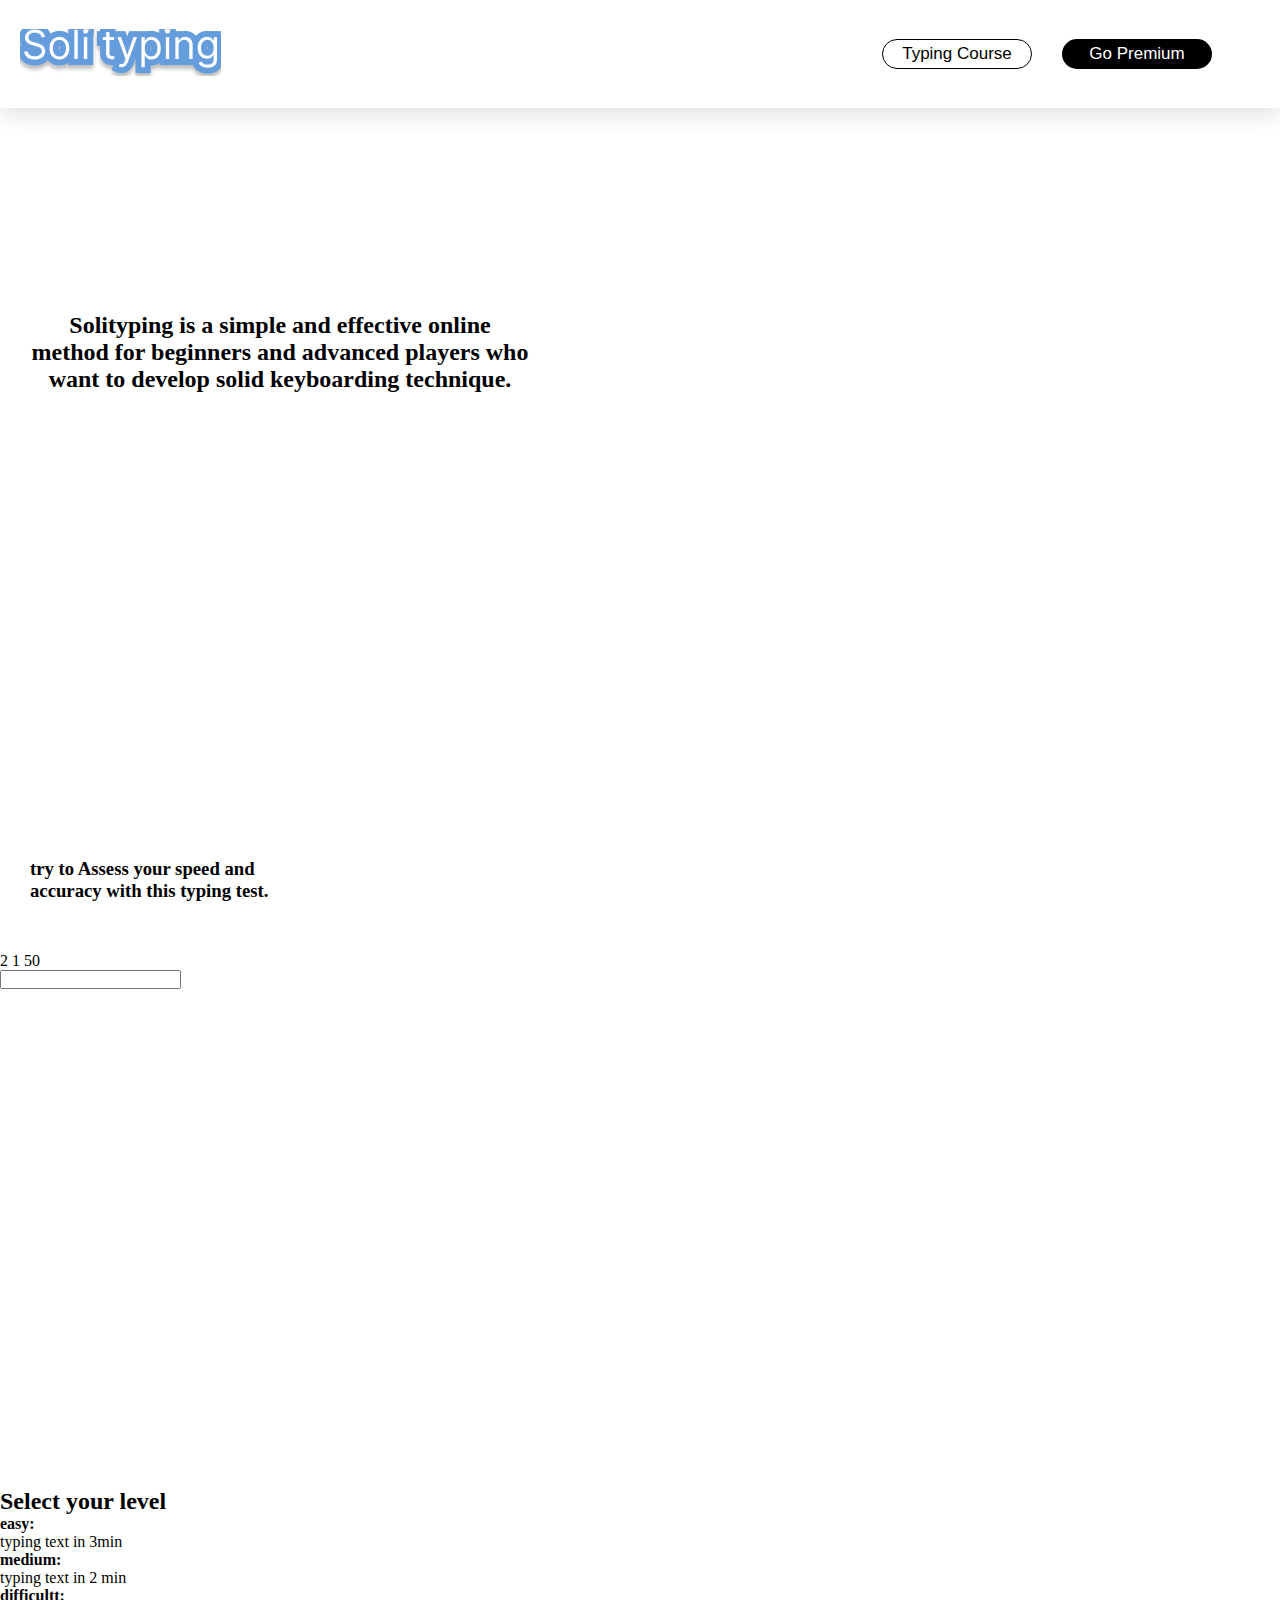
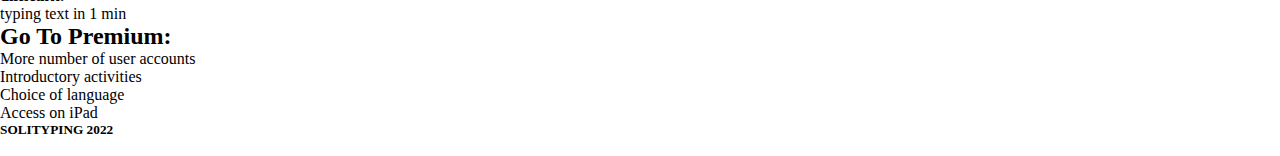
==== solitap.html @ ab8b92af "add" ====
<!DOCTYPE html>
<html lang="en">
<head>
    <meta charset="UTF-8">
    <meta http-equiv="X-UA-Compatible" content="IE=edge">
    <meta name="viewport" content="width=device-width, initial-scale=1.0">
    <link rel="icon" href="Union.png">
    <link rel="stylesheet" href="https://cdnjs.cloudflare.com/ajax/libs/font-awesome/4.7.0/css/font-awesome.min.css">
    <link rel="stylesheet" href="homePage.css">
    <title>solitap</title>
</head>
<body>
    

    <nav class="navBar">
        <div class="imgLogo">
        <img src="Soli typingLogo.png" alt="">
        </div>
        <div class="offre">
            <button class="offreButton typingCourse">Typing Course</button>
            <button class="offreButton">Go Premium</button>
        </div>
    </nav>


    <header class="header">
        <div class="headerContainer">
            <div class="leftDiv">
                <h2 class="headerContainerText">Solityping is a simple and effective online method for beginners and advanced players who want to develop solid keyboarding technique.</h2>
            </div>
            <div class="rightDiv">
                <img src="boy-browsing-internet-on-laptop/nrum_xz40_220905.jpg" alt="" class="headerContainerImg">
            </div>
        </div>
    </header>


    <main class="main">
        <div class="mainTitle">
            <h3 class="firstTitle">try to Assess your speed and accuracy with this  typing test.</h3>
        </div>
        <div class="test">
            <p class="testText"></p>
            <div class="errorAndScore">
                <span class="score">2</span>
                <span class="error">1</span>
                <span class="time">50</span>
            </div>
            <input type="text" class="inputTest">
        </div>
    </main>


    <main class="level">
        <div class="mainLevel">
            <h2 class="selectLevel">Select your level</h2>
            <div class="levelDiv">
                <div class="levelName">
                    <h4 class="Name">easy:</h4>
                    <p class="descriptionLevel">typing text in 3min</p>
                </div>
                <div class="levelName">
                    <h4 class="Name">medium:</h4>
                    <p class="descriptionLevel">typing text in 2 min</p>
                </div>
                <div class="levelName">
                    <h4 class="Name">difficultt:</h4>
                    <p class="descriptionLevel">typing text in 1 min</p>
                </div>
            </div>
        </div>
    </main>
    <main class="premium">
        <div class="premiumDiv">
            <div class="leftDiv">
                <img src="girl-browsing-internet-on-laptop/hg62_m9tu_220905.jpg" alt="" class="leftDivImg">
            </div>
            <div class="rightDiv">
                <h2 class="premiumTeitle"> Go To Premium:</h2>
                <ul class="listPremium">
                    <li class="listItem">More number of user accounts</li>
                    <li class="listItem">Introductory activities</li>
                    <li class="listItem">Choice of language</li>
                    <li class="listItem">Access on iPad</li>
                </ul>
            </div>
        </div>
    </main>

    <footer class="footer">
        <div class="footerDiv">
            <h5 class="copieright">SOLITYPING 2022</h5>
        </div>
        <div class="socialMedia">
            <i class="fa-brands fa-facebook"></i>
            <i class="fa-brands fa-instagram"></i>
            <i class="fa-brands fa-whatsapp"></i>
        </div>
    </footer>

</body>
</html>
---- homePage.css ----
*{
    margin: 0px;
    padding: 0px;
}


.navBar{
    display: flex;
    height: 12vh;
    width: 100%;
    align-items: center;
    background: #FFFFFF;
    box-shadow: 0px 4px 25px rgb(0 0 0 / 15%);
    margin-bottom: 60px;
}


.imgLogo{
    width: 60%;
    padding: 20px;
}
.offre{
    display: flex;
    width: 40%;
    justify-content: center;
}

.offreButton{
    width: 150px;
    height:30px;
    border-radius: 40px;
    border: none;
    margin-left: 30px;
    text-align: center;
    font-size: 17px;
    font-weight: 500;
    background-color: black;
    color: white;
}


.typingCourse{
    background-color: white;
    border: solid 1.5px;
    color: black;
}

.header{
    display: flex;
    width: 100%;
    height: 70vh;
    margin-bottom: 60px;
}

.headerContainer{
    display: flex;
    width: 100%;
}

.leftDiv{
    display: flex;
    width: 60%;
    text-align: center;
}
.headerContainerText{
    max-width: 500px;
    margin: 16vh 30px ;
}

.rightDiv{
    width: 20%;
}

.headerContainerImg{
    height: 400px;
}


.main{
    display: block;
    height: 70vh;
}

.firstTitle{
    margin: 50px 30px;
    max-width: 300px;
}
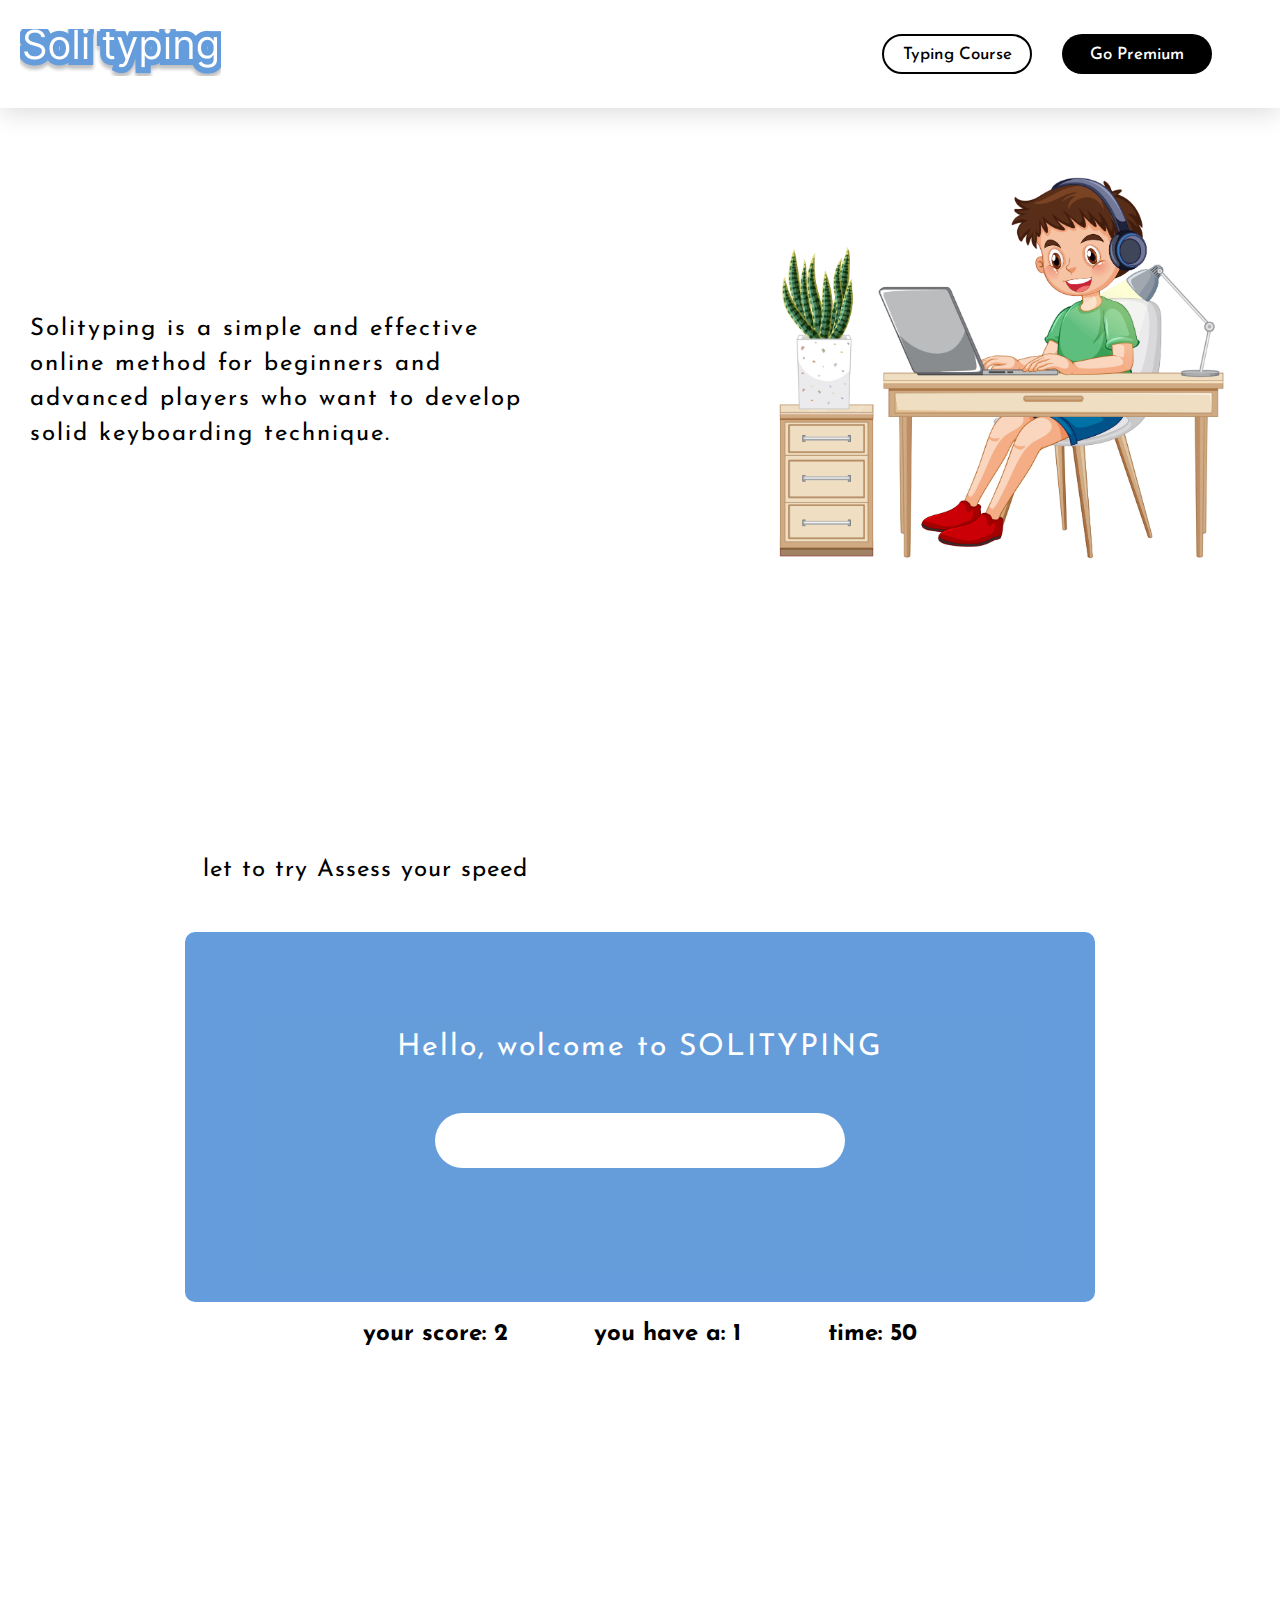
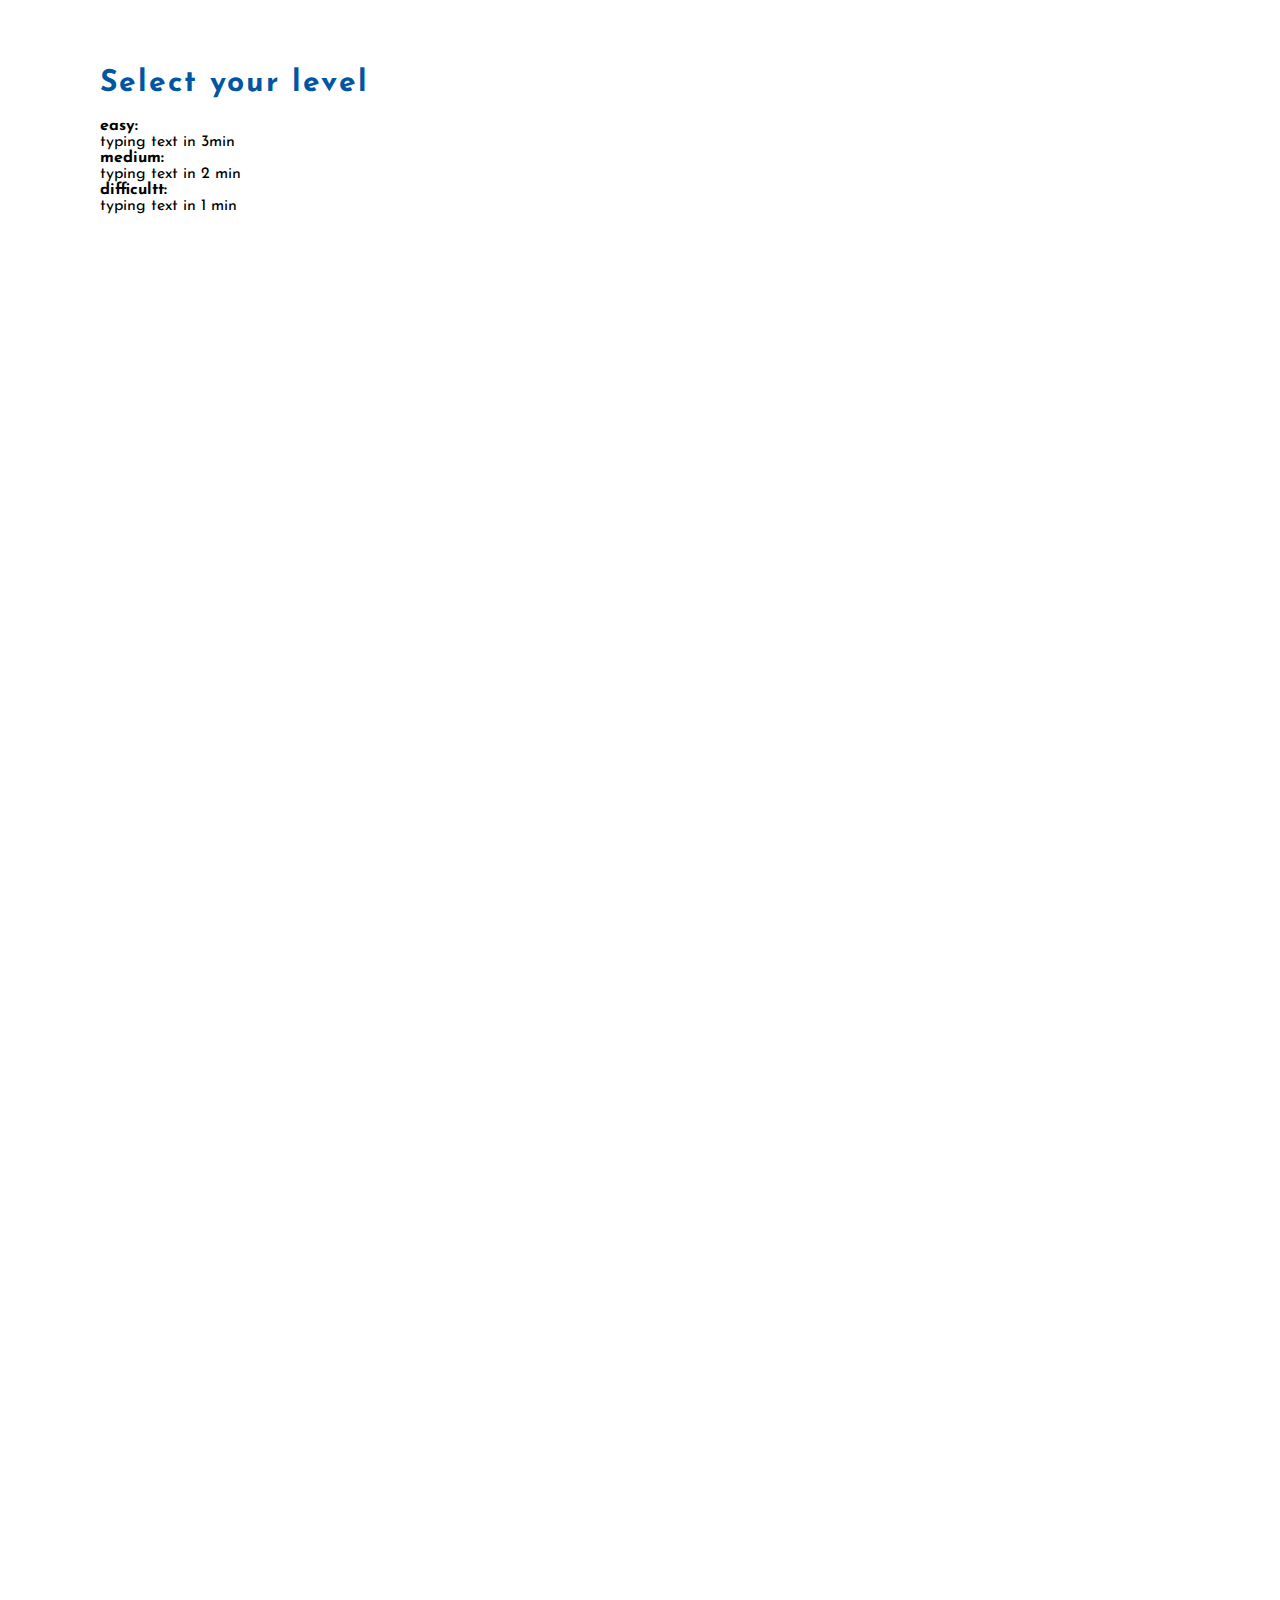
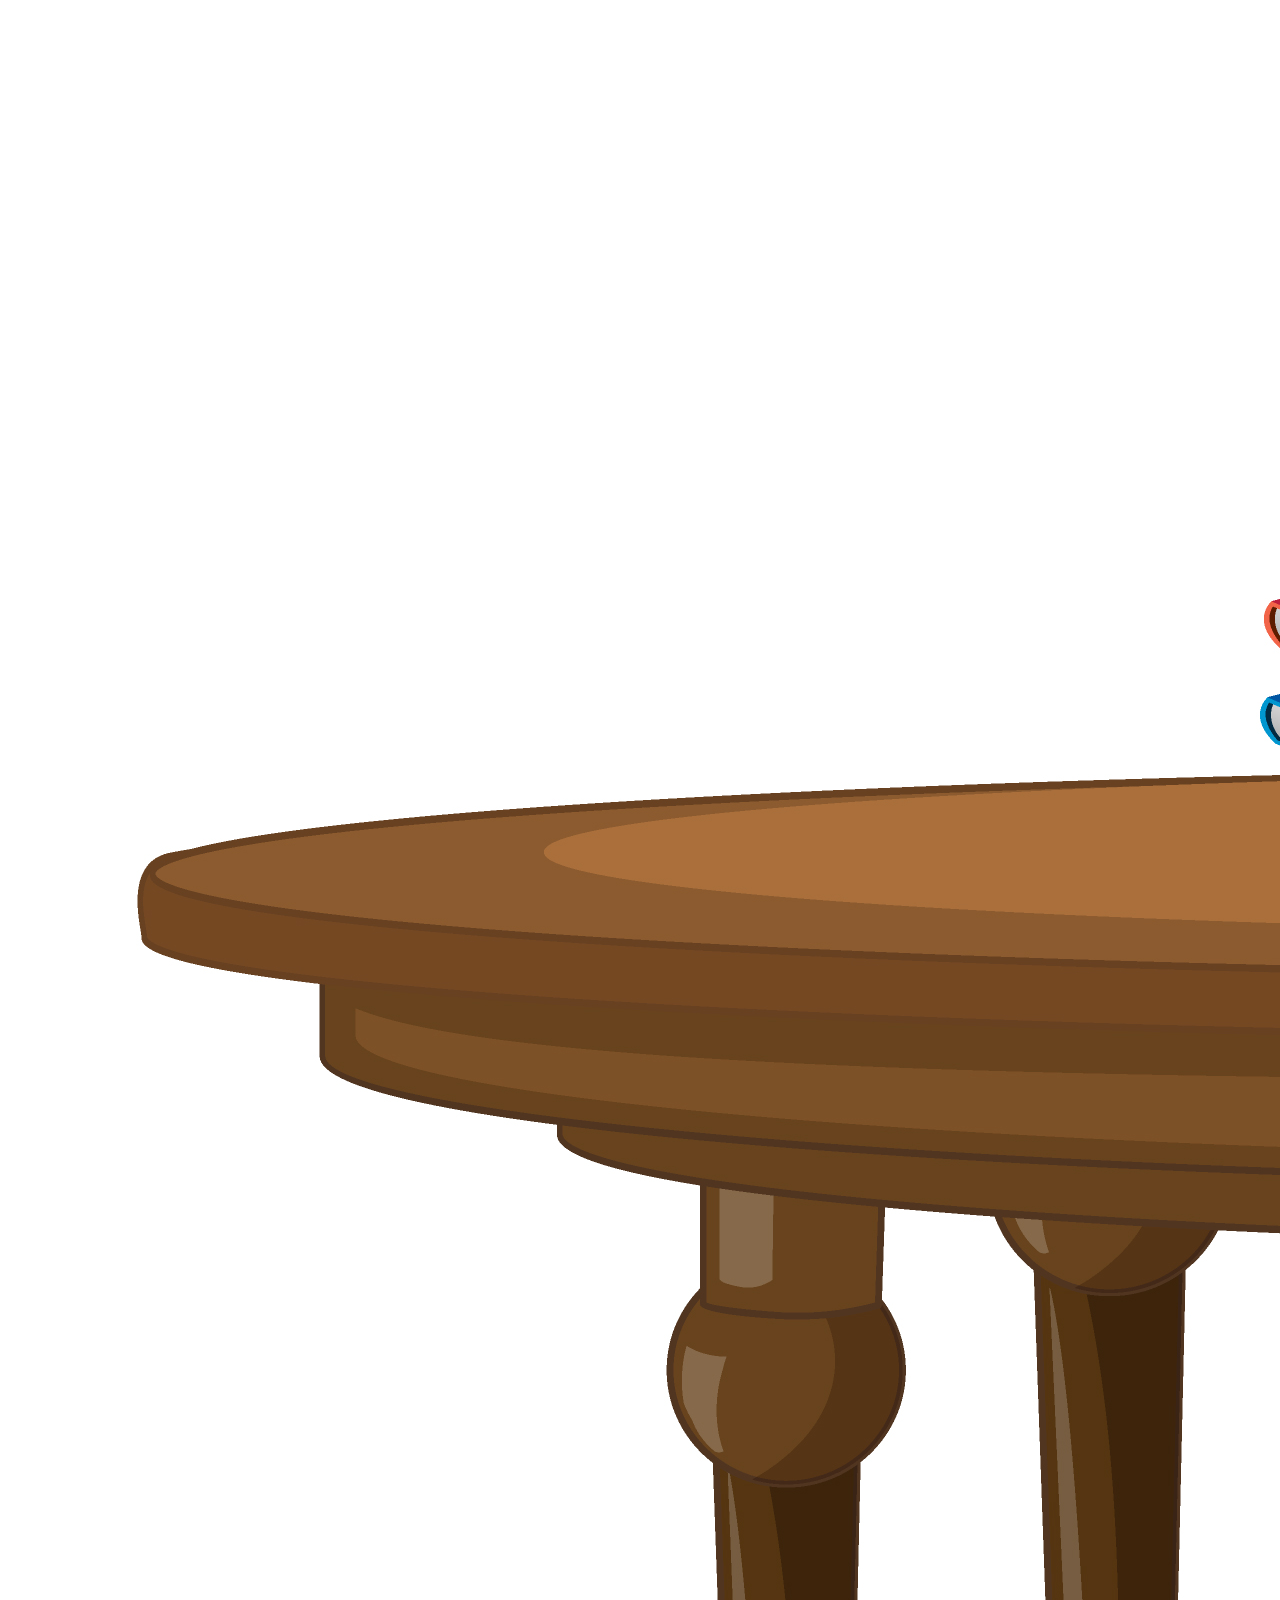
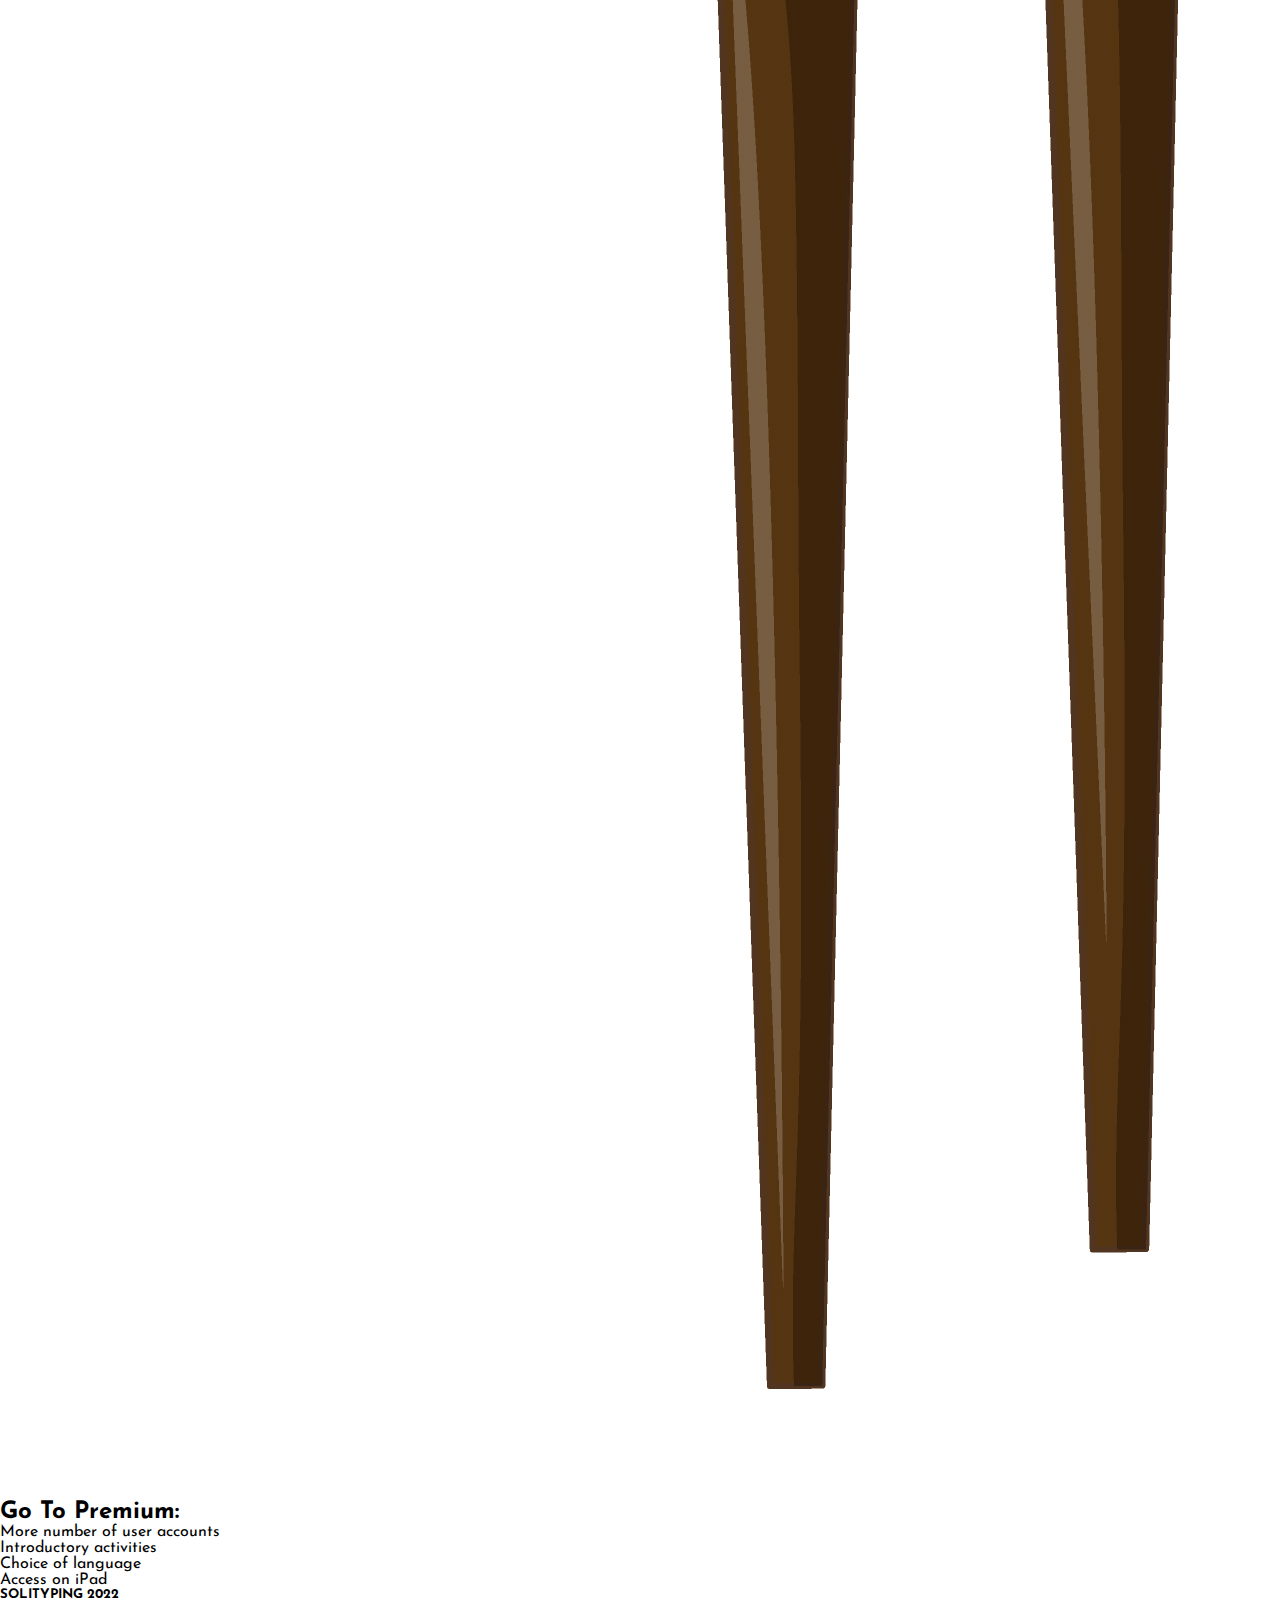
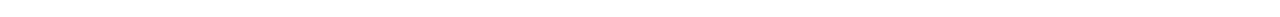
==== commit 101f4814: "Merge branch 'main' of https://github.com/ZobairSoodi/minihackathon-2022" ====
--- a/solitap.html
+++ b/solitap.html
@@ -14,7 +14,7 @@
 
     <nav class="navBar">
         <div class="imgLogo">
-        <img src="Soli typingLogo.png" alt="">
+        <img src="images/Soli typingLogo.png" alt="">
         </div>
         <div class="offre">
             <button class="offreButton typingCourse">Typing Course</button>
@@ -29,7 +29,7 @@
                 <h2 class="headerContainerText">Solityping is a simple and effective online method for beginners and advanced players who want to develop solid keyboarding technique.</h2>
             </div>
             <div class="rightDiv">
-                <img src="boy-browsing-internet-on-laptop/nrum_xz40_220905.jpg" alt="" class="headerContainerImg">
+                <img src="images/nrum_xz40_220905.jpg" alt="" class="headerContainerImg">
             </div>
         </div>
     </header>
@@ -37,16 +37,19 @@
 
     <main class="main">
         <div class="mainTitle">
-            <h3 class="firstTitle">try to Assess your speed and accuracy with this  typing test.</h3>
+            <h2 class="firstTitle"> let to try  Assess your speed</h3>
         </div>
         <div class="test">
-            <p class="testText"></p>
+            <div class="tryTest">
+                <p class="testText">Hello, wolcome to SOLITYPING </p>
+                <input type="text" class="inputTest">
+            </div>
             <div class="errorAndScore">
-                <span class="score">2</span>
-                <span class="error">1</span>
-                <span class="time">50</span>
+                <h2 class="scoureTitl">your score: <span class="score">2</span></h2>
+                <h2 class="errorTitle">you have a: <span class="error">1</span></h2>
+                <h2 class="timeTitle">time: <span class="time">50</span></h2>
+                
             </div>
-            <input type="text" class="inputTest">
         </div>
     </main>
 
@@ -73,7 +76,7 @@
     <main class="premium">
         <div class="premiumDiv">
             <div class="leftDiv">
-                <img src="girl-browsing-internet-on-laptop/hg62_m9tu_220905.jpg" alt="" class="leftDivImg">
+                <img src="images/hg62_m9tu_220905.jpg" alt="" class="leftDivImg">
             </div>
             <div class="rightDiv">
                 <h2 class="premiumTeitle"> Go To Premium:</h2>
--- a/homePage.css
+++ b/homePage.css
@@ -1,6 +1,9 @@
+@import url('https://fonts.googleapis.com/css2?family=Josefin+Sans:wght@300;400;700&display=swap');
+
 *{
     margin: 0px;
     padding: 0px;
+    font-family: 'Josefin Sans', sans-serif;
 }
 
 
@@ -27,7 +30,7 @@
 
 .offreButton{
     width: 150px;
-    height:30px;
+    height:40px;
     border-radius: 40px;
     border: none;
     margin-left: 30px;
@@ -36,13 +39,25 @@
     font-weight: 500;
     background-color: black;
     color: white;
+    cursor: pointer;
+    padding: 10px;
 }
 
 
 .typingCourse{
     background-color: white;
-    border: solid 1.5px;
+    border: solid 2px;
     color: black;
+}
+.offreButton:hover{
+    background-color: white;
+    color: black;
+    border: 2px solid;
+}
+
+.typingCourse:hover{
+    color: white;
+    background-color: black;
 }
 
 .header{
@@ -63,8 +78,12 @@
     text-align: center;
 }
 .headerContainerText{
+    text-align: start;
+    line-height: 35px;
     max-width: 500px;
-    margin: 16vh 30px ;
+    margin: 16vh 30px;
+    font-weight: 400;
+    letter-spacing: 2px;
 }
 
 .rightDiv{
@@ -79,9 +98,84 @@
 .main{
     display: block;
     height: 70vh;
+    margin-bottom: 20vh;
 }
 
 .firstTitle{
+    text-align: center;
     margin: 50px 30px;
+    max-width: 670px;
+    font-weight: 400;
+    letter-spacing: 1px;
+}
+
+
+.test{
+    display: grid;
+    place-items: center;
+}
+
+.tryTest{
+    text-align: center;
+    display: block;
+    background-color: #3A82D2;
+    opacity: 78%;
+    color: white;
+    height: 30vh;
+    width: 90vh;
+    border-radius: 10px;
+    padding: 50px;
+    margin-bottom: 20px;
+}
+
+
+.testText{
+    font-size: 30px;
+    font-weight: 400;
+    letter-spacing: 2px;
+    padding: 50px;
+}
+
+
+.inputTest{
+    height: 45px;
+    width: 400px;
+    border-radius: 30px;
+    border: none;
+    padding: 5px;
+    text-align: center;
+}
+
+
+.errorAndScore{
+    width: 50%;
+    display: flex;
+    justify-content: space-around;
+}
+
+
+.level{
+    height: 70%;
+    display: grid;
+    place-items: center;
+}
+
+
+.mainLevel{
+    width: 120vh;
+}
+
+.selectLevel{
+    display: inline-block;
     max-width: 300px;
-}+    height: 50px;
+    color: #0056A3;
+    font-size: 30px;
+    letter-spacing: 2px;
+
+}
+
+/* .levelDiv{
+    display: flex;
+    justify-content: space-around;
+} */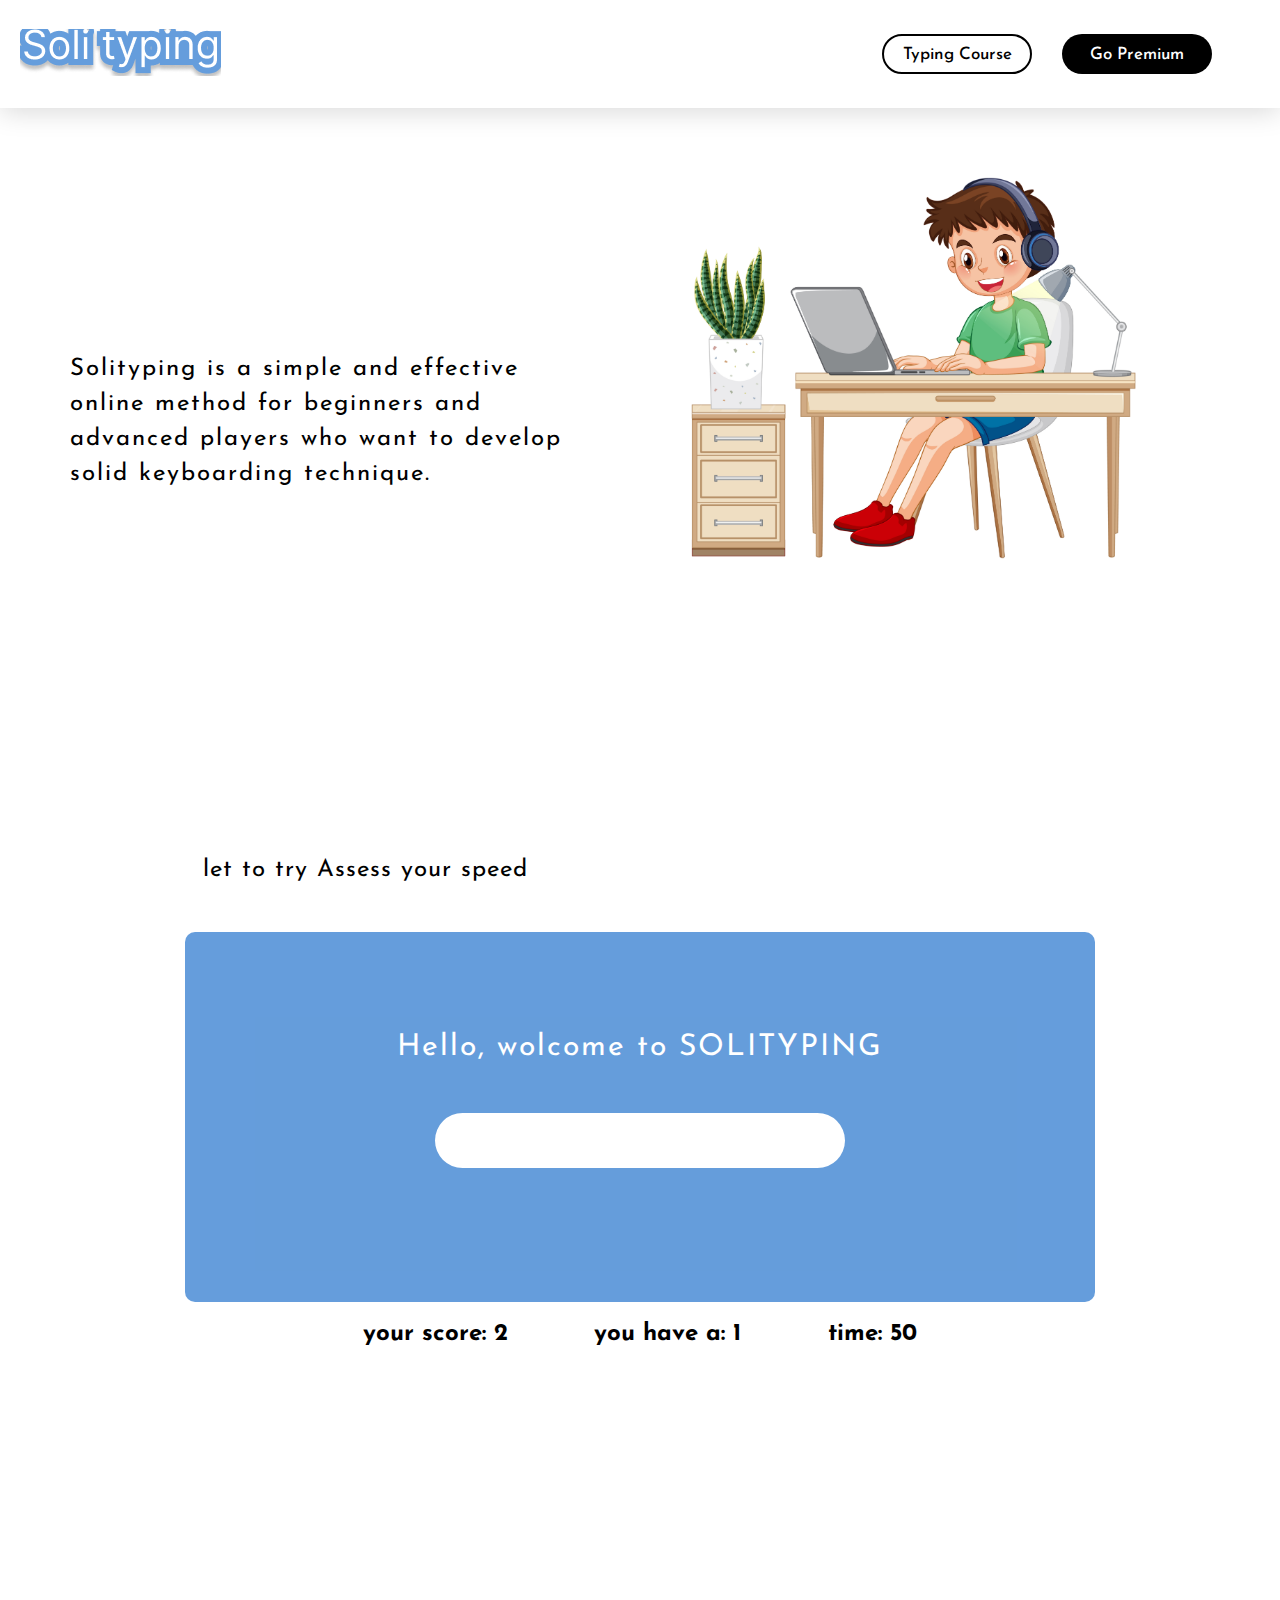
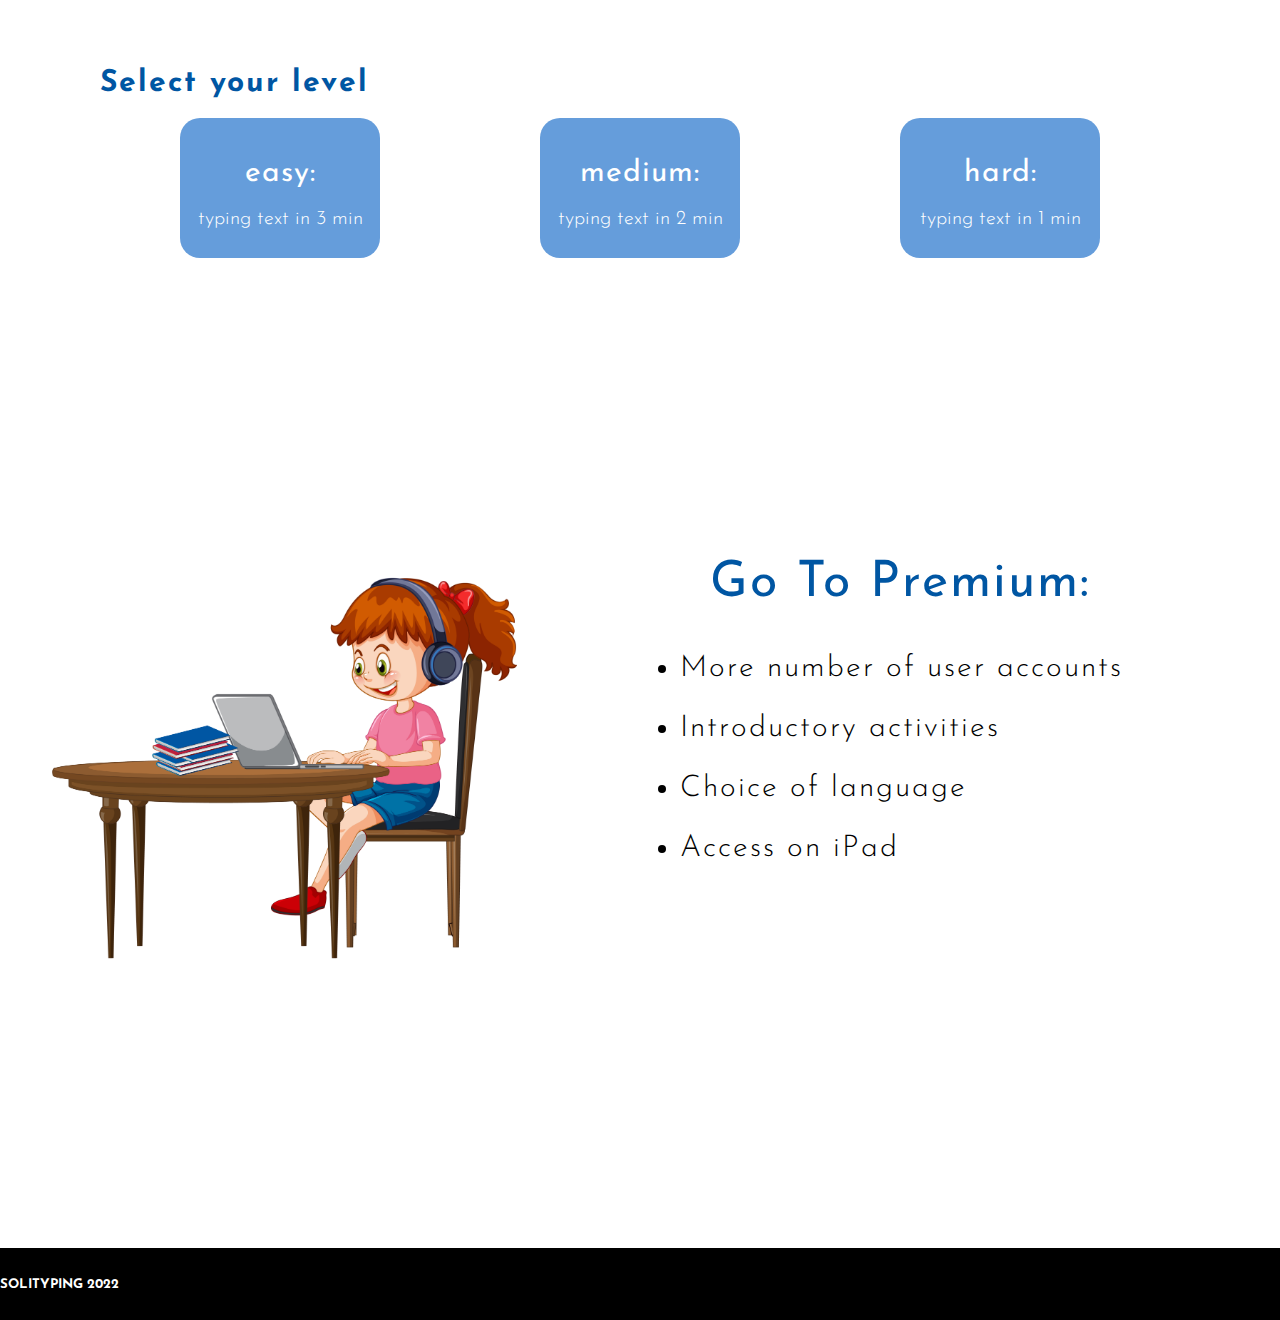
==== commit 5d7ca85b: "push" ====
--- a/solitap.html
+++ b/solitap.html
@@ -4,8 +4,8 @@
     <meta charset="UTF-8">
     <meta http-equiv="X-UA-Compatible" content="IE=edge">
     <meta name="viewport" content="width=device-width, initial-scale=1.0">
-    <link rel="icon" href="Union.png">
-    <link rel="stylesheet" href="https://cdnjs.cloudflare.com/ajax/libs/font-awesome/4.7.0/css/font-awesome.min.css">
+    <link rel="icon" href="images/Union.png">
+    <link rel="stylesheet" href="https://cdnjs.cloudflare.com/ajax/libs/font-awesome/6.2.0/css/all.min.css" integrity="sha512-xh6O/CkQoPOWDdYTDqeRdPCVd1SpvCA9XXcUnZS2FmJNp1coAFzvtCN9BmamE+4aHK8yyUHUSCcJHgXloTyT2A==" crossorigin="anonymous" referrerpolicy="no-referrer" />
     <link rel="stylesheet" href="homePage.css">
     <title>solitap</title>
 </head>
@@ -60,14 +60,14 @@
             <div class="levelDiv">
                 <div class="levelName">
                     <h4 class="Name">easy:</h4>
-                    <p class="descriptionLevel">typing text in 3min</p>
+                    <p class="descriptionLevel">typing text in 3 min</p>
                 </div>
                 <div class="levelName">
                     <h4 class="Name">medium:</h4>
                     <p class="descriptionLevel">typing text in 2 min</p>
                 </div>
                 <div class="levelName">
-                    <h4 class="Name">difficultt:</h4>
+                    <h4 class="Name">hard:</h4>
                     <p class="descriptionLevel">typing text in 1 min</p>
                 </div>
             </div>
--- a/homePage.css
+++ b/homePage.css
@@ -175,7 +175,96 @@
 
 }
 
-/* .levelDiv{
+.levelDiv{
     display: flex;
     justify-content: space-around;
-} */+}
+
+.levelName{
+    width: 200px;
+    height: 120px;
+    border-radius: 20px;
+    background-color: #3A82D2;
+    opacity: 78%;
+    color: white;
+    text-align: center;
+    padding-top: 20px;
+}
+
+.Name{
+    font-size: 30px;
+    letter-spacing: 1px;
+    font-weight: 400;
+    margin: 20px;
+}
+
+
+.descriptionLevel{
+    font-weight: 300;
+    font-size: 20px;
+}
+
+
+.premium{
+    height: 70vh;
+    margin: 30vh 0px 10vh;
+}
+
+.premiumDiv{
+    display: flex;
+    width: 100%;
+}
+
+.leftDiv{
+    width: 50%;
+    margin: 40px;
+}
+
+.rightDiv{
+    width: 50%;
+    align-items: center;
+}
+
+.premiumTeitle{
+    color: #0056A3;
+    font-size: 50px;
+    font-weight: 400;
+    letter-spacing: 2px;
+    margin: 30px;
+}
+
+.listPremium{
+    font-size: 30px;
+    font-weight: 300;
+    letter-spacing: 2px;
+    line-height: 60px;
+}
+
+.leftDivImg{
+    height: 400px;
+}
+
+
+
+.footer{
+    width: 100%;
+    background-color: #000000;
+    color: white;
+    height: 8vh;
+    display: flex;
+    justify-content: space-between;
+    align-items: center;
+}
+
+.footerDiv{
+    width: 90%;
+}
+
+.socialMedia{
+    width: 15%;
+}
+
+.fa-brands{
+    margin-left: 15px;
+    font-size: 25px;
+}